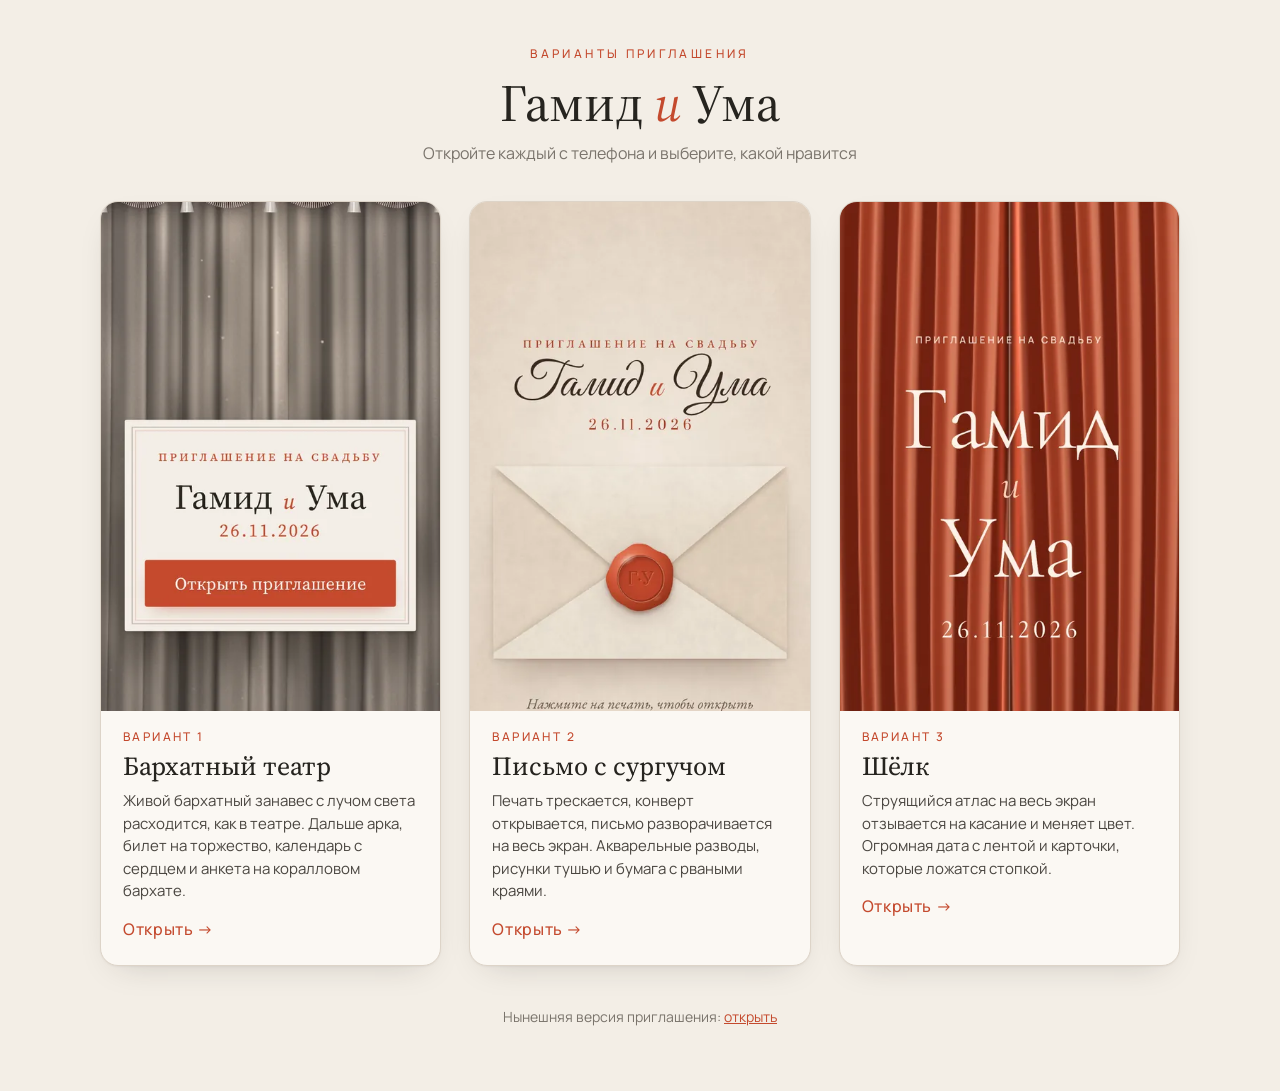
==== variants/index.html @ 1536a878 "Три вау-варианта: бархатный театр, письмо с сургучом, шёлк Новые данные клиента: приветствие от Казб" ====
<!doctype html>
<html lang="ru">
<head>
  <meta charset="utf-8">
  <meta name="viewport" content="width=device-width, initial-scale=1">
  <title>Гамид и Ума · варианты</title>
  <meta name="robots" content="noindex">
  <meta name="theme-color" content="#F3EEE6">
  <link rel="icon" href="data:image/svg+xml,%3Csvg xmlns='http://www.w3.org/2000/svg' viewBox='0 0 64 64'%3E%3Crect width='64' height='64' rx='14' fill='%23F3EEE6'/%3E%3Ctext x='32' y='44' font-family='Georgia,serif' font-size='34' text-anchor='middle' fill='%23C44A2E'%3E%D0%93%D0%A3%3C/text%3E%3C/svg%3E">
  <link rel="preconnect" href="https://fonts.googleapis.com">
  <link rel="preconnect" href="https://fonts.gstatic.com" crossorigin>
  <link href="https://fonts.googleapis.com/css2?family=Source+Serif+4:ital,opsz,wght@0,8..60,400..600;1,8..60,400..600&family=Manrope:wght@400;500&display=swap" rel="stylesheet">
  <style>
    :root { --cream: #F3EEE6; --ink: #26241F; --muted: #7A746C; --accent: #C44A2E; --line: #DDD4C8 }
    * { box-sizing: border-box; margin: 0 }
    body { background: var(--cream); color: var(--ink); font: 16px/1.5 Manrope, system-ui, sans-serif; padding: 48px 16px 64px }
    header { text-align: center; margin-bottom: 36px }
    .eyebrow { font: 500 12px/1 Manrope, sans-serif; letter-spacing: .28em; text-transform: uppercase; color: var(--accent) }
    h1 { font: 450 clamp(34px, 9vw, 52px)/1.1 'Source Serif 4', Georgia, serif; margin: 14px 0 10px }
    h1 i { color: var(--accent); font-weight: 400 }
    header p { color: var(--muted) }
    .grid { display: grid; gap: 28px; max-width: 1080px; margin: 0 auto; grid-template-columns: repeat(auto-fit, minmax(280px, 1fr)) }
    a.card { display: block; color: inherit; text-decoration: none; background: #FBF8F3; border: 1px solid var(--line); border-radius: 18px; overflow: hidden;
      box-shadow: 0 1px 2px rgba(38,36,31,.04), 0 12px 32px -18px rgba(38,36,31,.25); transition: transform .5s cubic-bezier(.2,.8,.2,1), box-shadow .5s }
    a.card:hover { transform: translateY(-4px); box-shadow: 0 1px 2px rgba(38,36,31,.04), 0 22px 44px -20px rgba(38,36,31,.35) }
    a.card:active { transform: scale(.985) }
    .thumb { aspect-ratio: 2 / 3; background: #E9E1D6 center / cover no-repeat }
    .body { padding: 20px 22px 24px }
    .n { font: 500 12px/1 Manrope, sans-serif; letter-spacing: .2em; color: var(--accent) }
    h2 { font: 450 26px/1.2 'Source Serif 4', Georgia, serif; margin: 8px 0 8px }
    .body p { color: #4A4640; font-size: 15px }
    .go { display: inline-block; margin-top: 14px; font-weight: 500; color: var(--accent); letter-spacing: .04em }
    footer { text-align: center; color: var(--muted); font-size: 14px; margin-top: 40px }
    footer a { color: var(--accent) }
    @media (prefers-reduced-motion: reduce) { a.card { transition: none } }
  </style>
</head>
<body>
  <header>
    <div class="eyebrow">варианты приглашения</div>
    <h1>Гамид <i>и</i> Ума</h1>
    <p>Откройте каждый с телефона и выберите, какой нравится</p>
  </header>

  <div class="grid">
    <a class="card" href="barhat/">
      <div class="thumb" style="background-image:url(thumbs/barhat.webp)"></div>
      <div class="body">
        <div class="n">ВАРИАНТ 1</div>
        <h2>Бархатный театр</h2>
        <p>Живой бархатный занавес с лучом света расходится, как в театре. Дальше арка, билет на торжество, календарь с сердцем и анкета на коралловом бархате.</p>
        <span class="go">Открыть →</span>
      </div>
    </a>
    <a class="card" href="konvert/">
      <div class="thumb" style="background-image:url(thumbs/konvert.webp)"></div>
      <div class="body">
        <div class="n">ВАРИАНТ 2</div>
        <h2>Письмо с сургучом</h2>
        <p>Печать трескается, конверт открывается, письмо разворачивается на весь экран. Акварельные разводы, рисунки тушью и бумага с рваными краями.</p>
        <span class="go">Открыть →</span>
      </div>
    </a>
    <a class="card" href="shelk/">
      <div class="thumb" style="background-image:url(thumbs/shelk.webp)"></div>
      <div class="body">
        <div class="n">ВАРИАНТ 3</div>
        <h2>Шёлк</h2>
        <p>Струящийся атлас на весь экран отзывается на касание и меняет цвет. Огромная дата с лентой и карточки, которые ложатся стопкой.</p>
        <span class="go">Открыть →</span>
      </div>
    </a>
  </div>

  <footer>Нынешняя версия приглашения: <a href="../">открыть</a></footer>
</body>
</html>
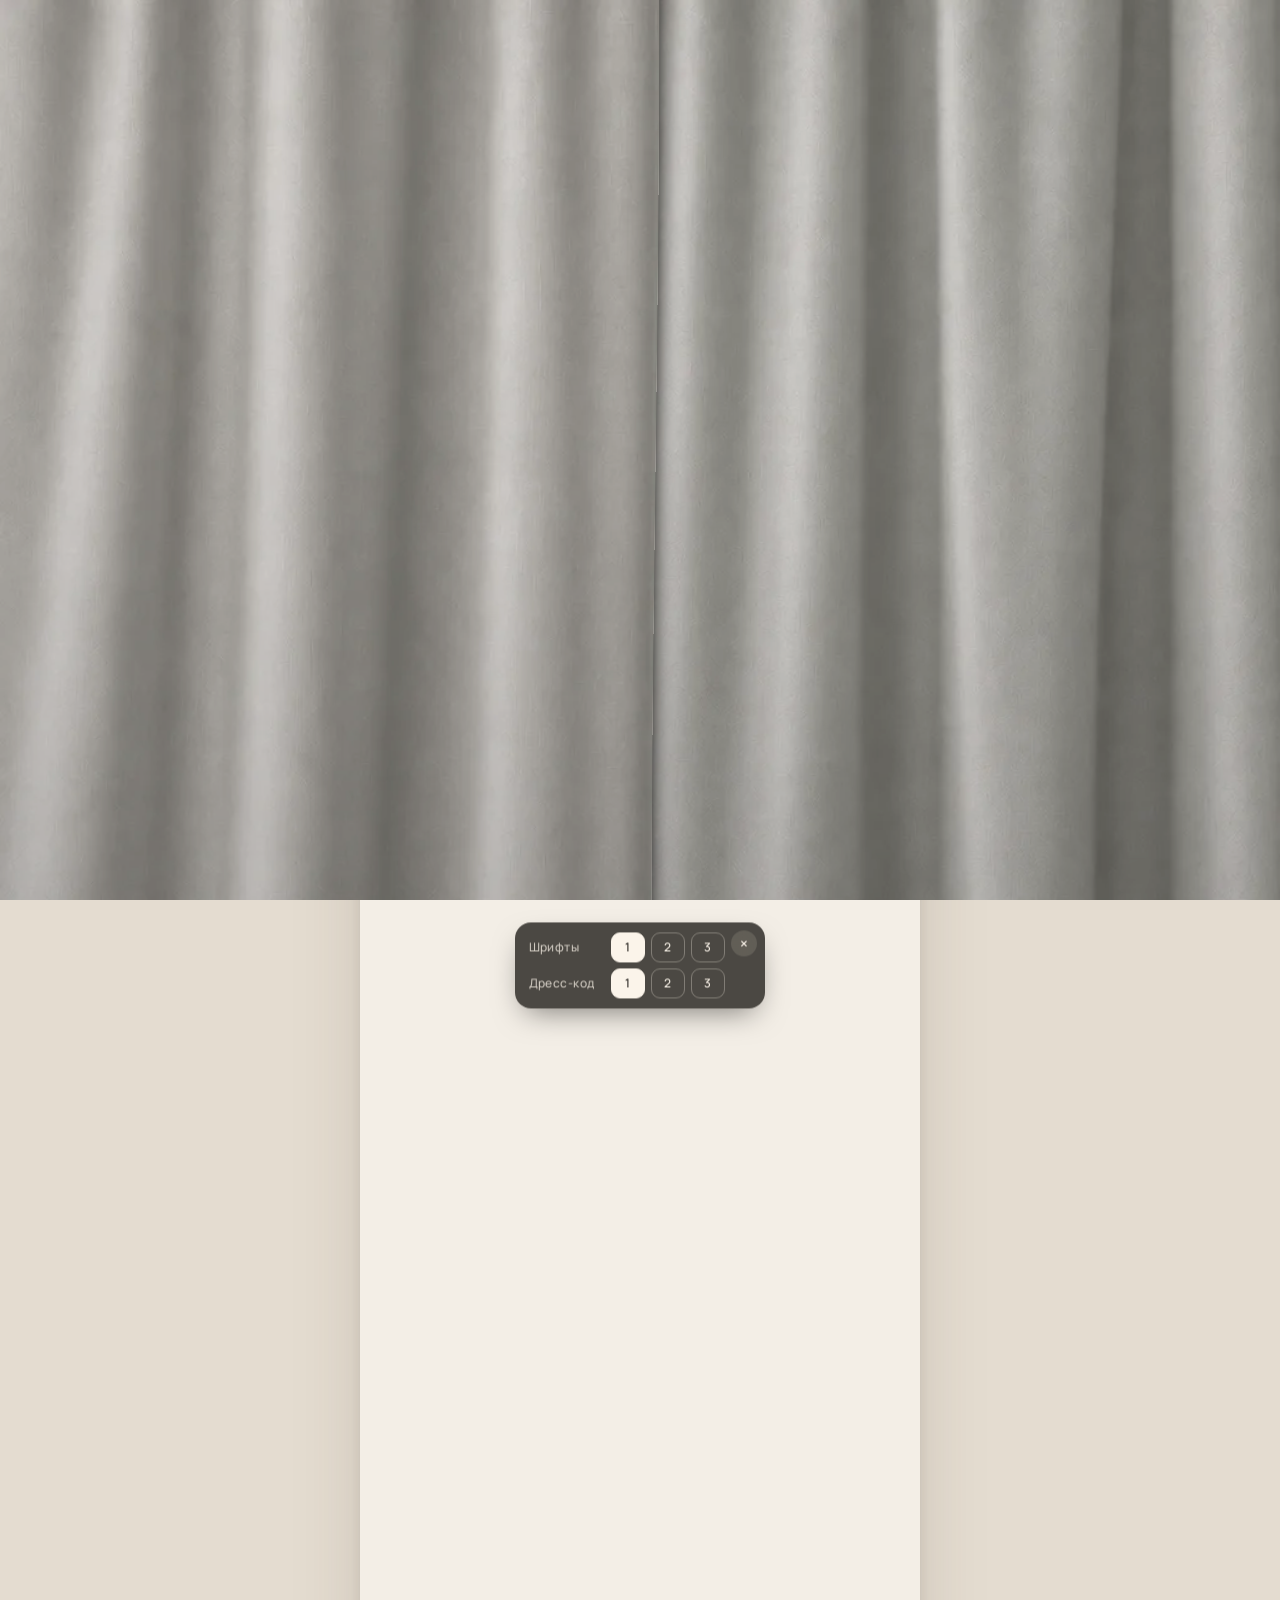
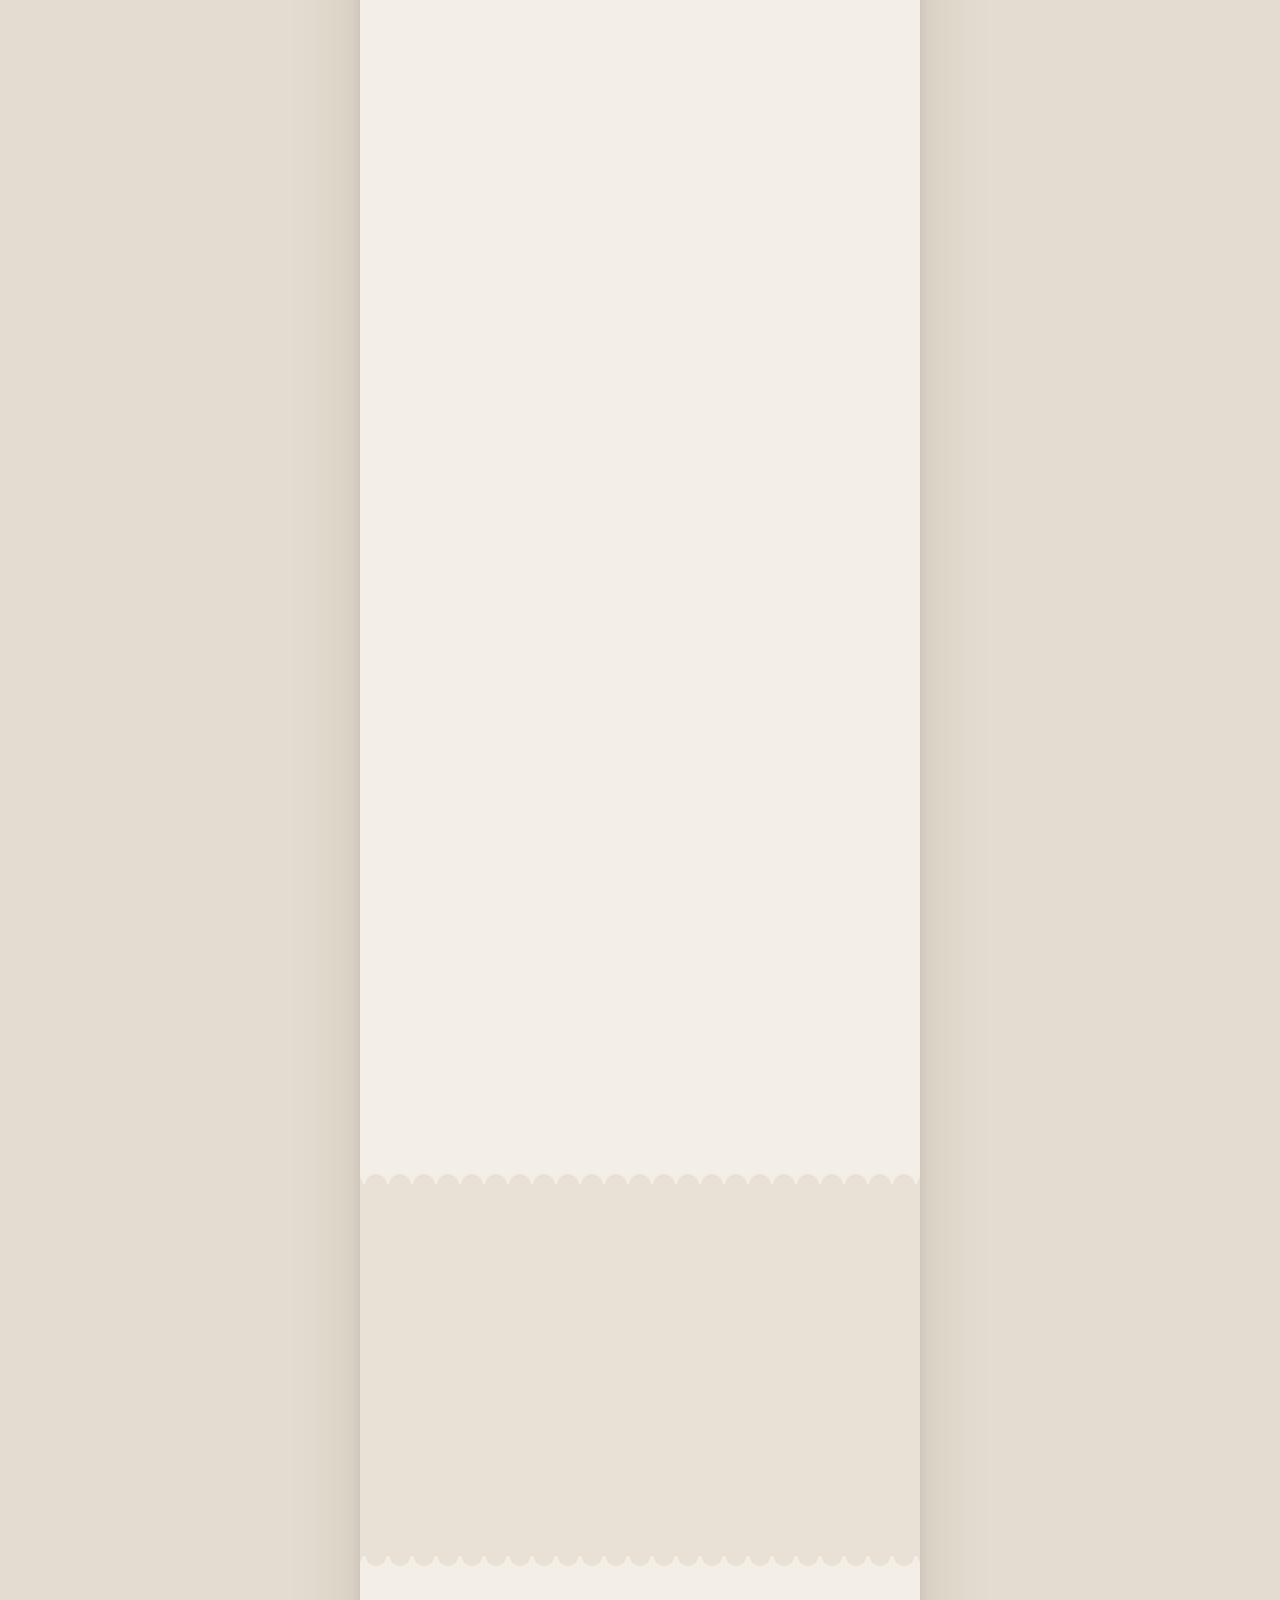
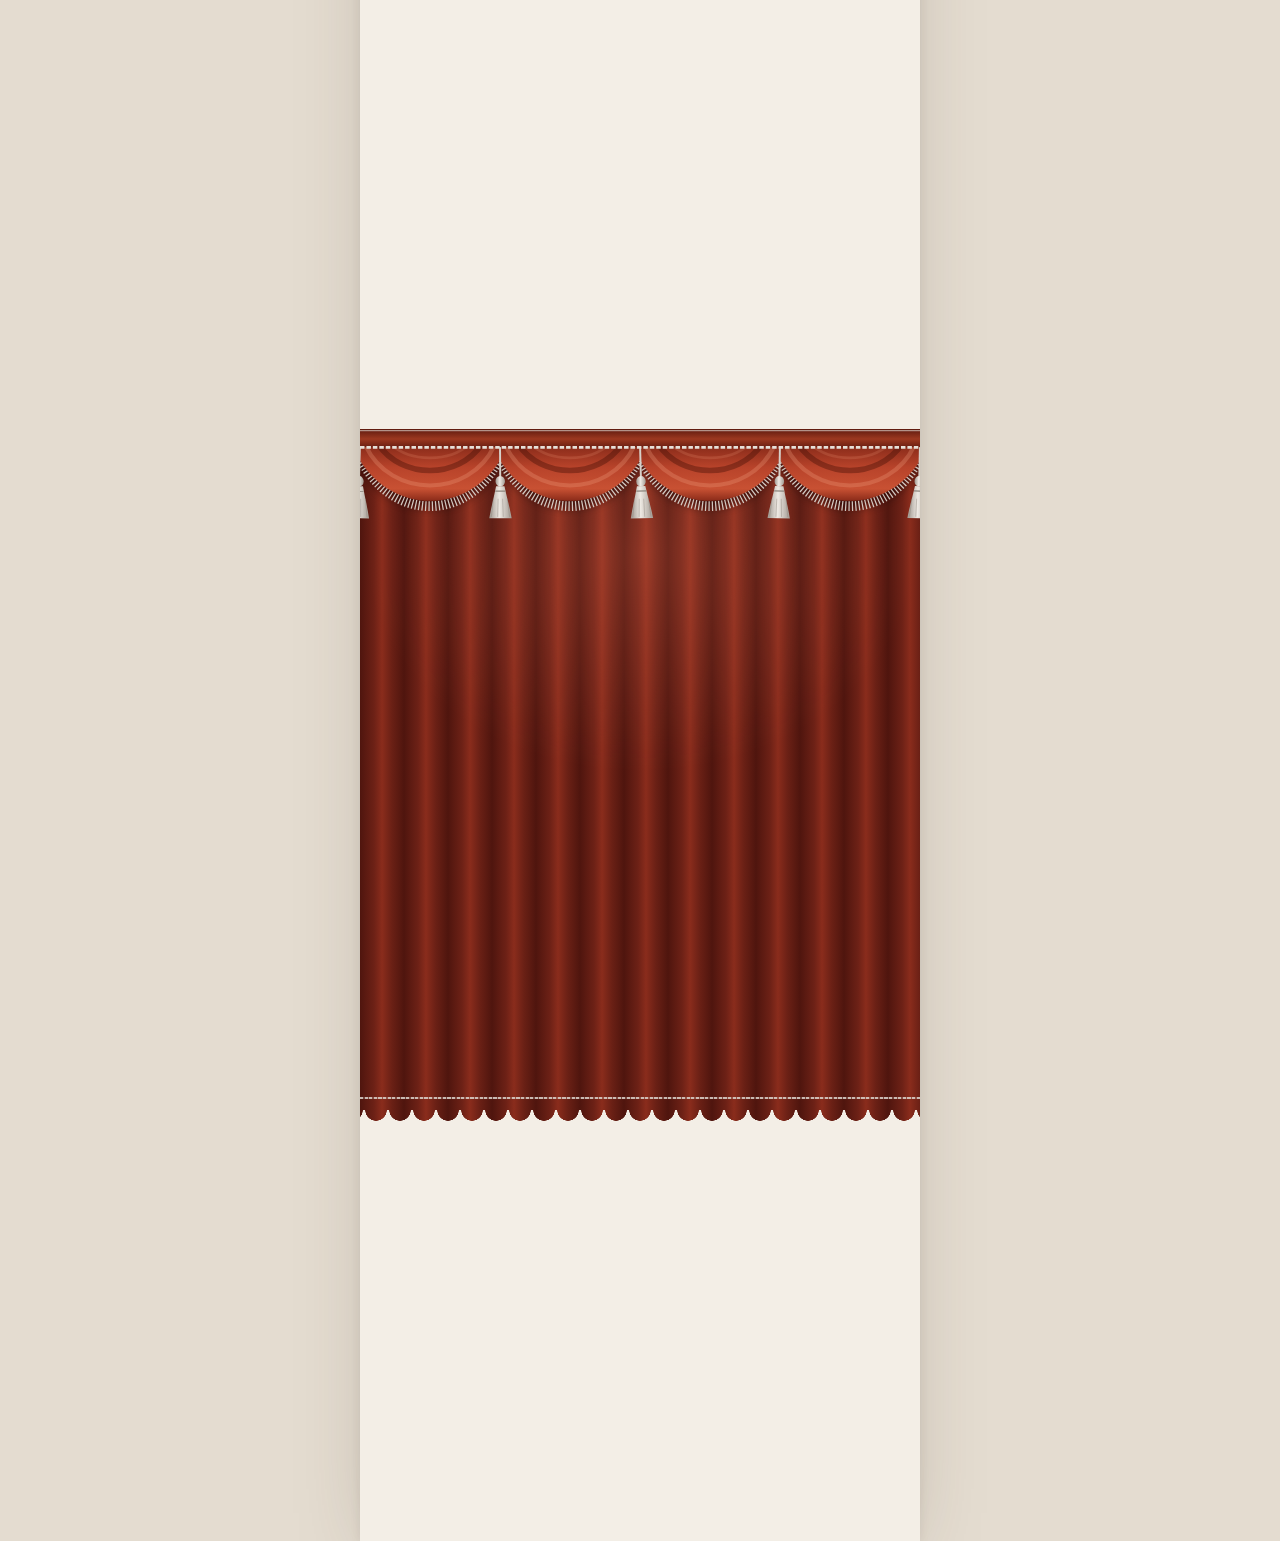
==== commit 091b3f70: "Бархатный театр: печать на заставке, новые шторы, лента места, варианты шрифтов и дресс-кода Убраны " ====
--- a/variants/index.html
+++ b/variants/index.html
@@ -3,75 +3,10 @@
 <head>
   <meta charset="utf-8">
   <meta name="viewport" content="width=device-width, initial-scale=1">
-  <title>Гамид и Ума · варианты</title>
   <meta name="robots" content="noindex">
-  <meta name="theme-color" content="#F3EEE6">
-  <link rel="icon" href="data:image/svg+xml,%3Csvg xmlns='http://www.w3.org/2000/svg' viewBox='0 0 64 64'%3E%3Crect width='64' height='64' rx='14' fill='%23F3EEE6'/%3E%3Ctext x='32' y='44' font-family='Georgia,serif' font-size='34' text-anchor='middle' fill='%23C44A2E'%3E%D0%93%D0%A3%3C/text%3E%3C/svg%3E">
-  <link rel="preconnect" href="https://fonts.googleapis.com">
-  <link rel="preconnect" href="https://fonts.gstatic.com" crossorigin>
-  <link href="https://fonts.googleapis.com/css2?family=Source+Serif+4:ital,opsz,wght@0,8..60,400..600;1,8..60,400..600&family=Manrope:wght@400;500&display=swap" rel="stylesheet">
-  <style>
-    :root { --cream: #F3EEE6; --ink: #26241F; --muted: #7A746C; --accent: #C44A2E; --line: #DDD4C8 }
-    * { box-sizing: border-box; margin: 0 }
-    body { background: var(--cream); color: var(--ink); font: 16px/1.5 Manrope, system-ui, sans-serif; padding: 48px 16px 64px }
-    header { text-align: center; margin-bottom: 36px }
-    .eyebrow { font: 500 12px/1 Manrope, sans-serif; letter-spacing: .28em; text-transform: uppercase; color: var(--accent) }
-    h1 { font: 450 clamp(34px, 9vw, 52px)/1.1 'Source Serif 4', Georgia, serif; margin: 14px 0 10px }
-    h1 i { color: var(--accent); font-weight: 400 }
-    header p { color: var(--muted) }
-    .grid { display: grid; gap: 28px; max-width: 1080px; margin: 0 auto; grid-template-columns: repeat(auto-fit, minmax(280px, 1fr)) }
-    a.card { display: block; color: inherit; text-decoration: none; background: #FBF8F3; border: 1px solid var(--line); border-radius: 18px; overflow: hidden;
-      box-shadow: 0 1px 2px rgba(38,36,31,.04), 0 12px 32px -18px rgba(38,36,31,.25); transition: transform .5s cubic-bezier(.2,.8,.2,1), box-shadow .5s }
-    a.card:hover { transform: translateY(-4px); box-shadow: 0 1px 2px rgba(38,36,31,.04), 0 22px 44px -20px rgba(38,36,31,.35) }
-    a.card:active { transform: scale(.985) }
-    .thumb { aspect-ratio: 2 / 3; background: #E9E1D6 center / cover no-repeat }
-    .body { padding: 20px 22px 24px }
-    .n { font: 500 12px/1 Manrope, sans-serif; letter-spacing: .2em; color: var(--accent) }
-    h2 { font: 450 26px/1.2 'Source Serif 4', Georgia, serif; margin: 8px 0 8px }
-    .body p { color: #4A4640; font-size: 15px }
-    .go { display: inline-block; margin-top: 14px; font-weight: 500; color: var(--accent); letter-spacing: .04em }
-    footer { text-align: center; color: var(--muted); font-size: 14px; margin-top: 40px }
-    footer a { color: var(--accent) }
-    @media (prefers-reduced-motion: reduce) { a.card { transition: none } }
-  </style>
+  <title>Гамид и Ума · 26.11.26</title>
+  <meta http-equiv="refresh" content="0; url=barhat/">
+  <style>body{background:#F3EEE6;font:16px/1.5 system-ui,sans-serif;color:#26241F;text-align:center;padding:40px 16px}a{color:#C44A2E}</style>
 </head>
-<body>
-  <header>
-    <div class="eyebrow">варианты приглашения</div>
-    <h1>Гамид <i>и</i> Ума</h1>
-    <p>Откройте каждый с телефона и выберите, какой нравится</p>
-  </header>
-
-  <div class="grid">
-    <a class="card" href="barhat/">
-      <div class="thumb" style="background-image:url(thumbs/barhat.webp)"></div>
-      <div class="body">
-        <div class="n">ВАРИАНТ 1</div>
-        <h2>Бархатный театр</h2>
-        <p>Живой бархатный занавес с лучом света расходится, как в театре. Дальше арка, билет на торжество, календарь с сердцем и анкета на коралловом бархате.</p>
-        <span class="go">Открыть →</span>
-      </div>
-    </a>
-    <a class="card" href="konvert/">
-      <div class="thumb" style="background-image:url(thumbs/konvert.webp)"></div>
-      <div class="body">
-        <div class="n">ВАРИАНТ 2</div>
-        <h2>Письмо с сургучом</h2>
-        <p>Печать трескается, конверт открывается, письмо разворачивается на весь экран. Акварельные разводы, рисунки тушью и бумага с рваными краями.</p>
-        <span class="go">Открыть →</span>
-      </div>
-    </a>
-    <a class="card" href="shelk/">
-      <div class="thumb" style="background-image:url(thumbs/shelk.webp)"></div>
-      <div class="body">
-        <div class="n">ВАРИАНТ 3</div>
-        <h2>Шёлк</h2>
-        <p>Струящийся атлас на весь экран отзывается на касание и меняет цвет. Огромная дата с лентой и карточки, которые ложатся стопкой.</p>
-        <span class="go">Открыть →</span>
-      </div>
-    </a>
-  </div>
-
-  <footer>Нынешняя версия приглашения: <a href="../">открыть</a></footer>
-</body>
+<body><p>Приглашение открывается… <a href="barhat/">Открыть</a></p></body>
 </html>
